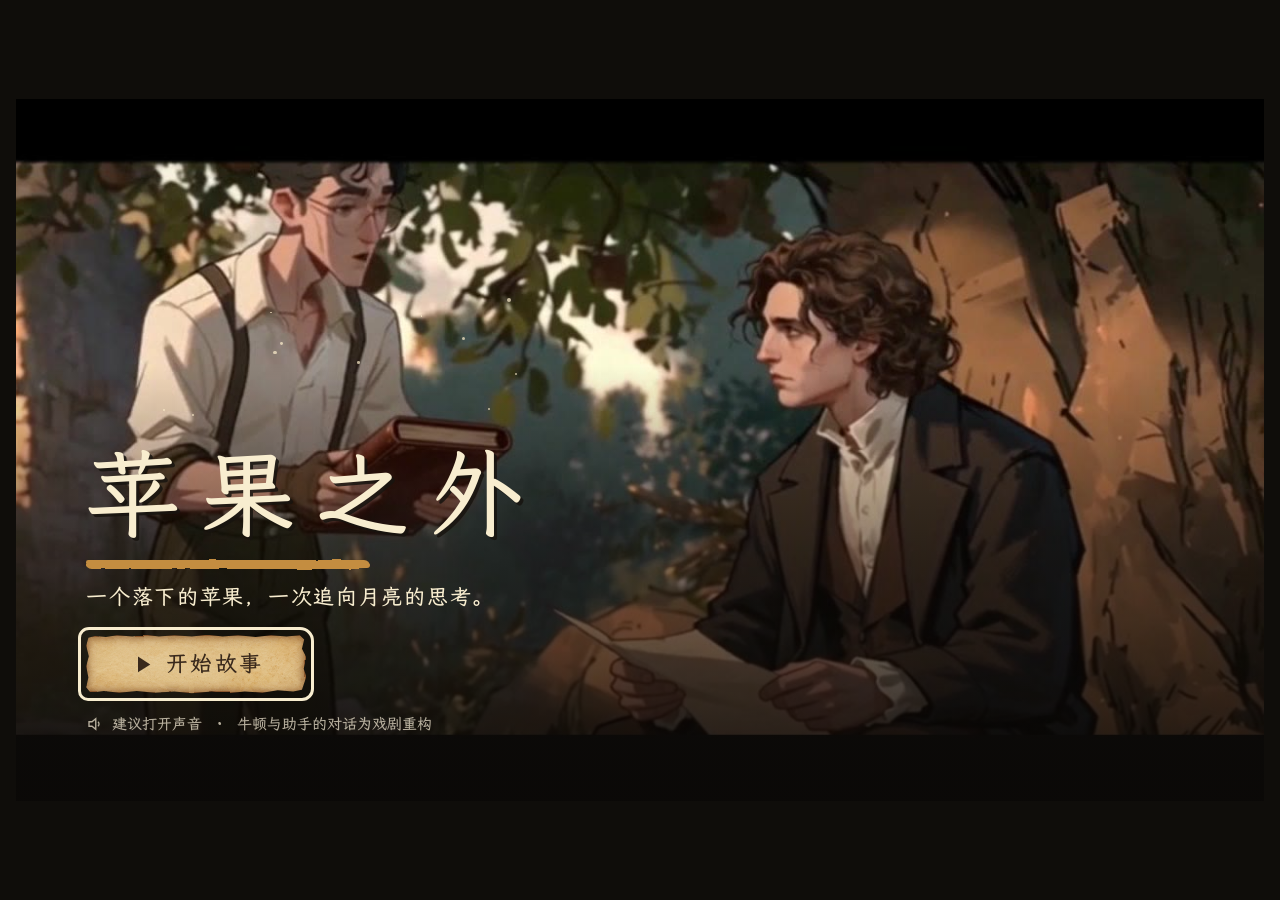
==== experiences/apple-beyond/index.html @ 888db98c "统一全站视觉层级并接入牛顿互动电影，修复导航与布局偏移" ====
<!doctype html>
<html lang="zh-CN">
<head>
<meta charset="utf-8">
<meta name="viewport" content="width=device-width, initial-scale=1, viewport-fit=cover">
<link rel="icon" href="data:,">
<title>苹果之外</title>
<meta name="claude:viewport-fit-sides" content="cover">
<link rel="stylesheet" href="styles/tokens.css">
<link rel="stylesheet" href="styles/film.css">
<link rel="stylesheet" href="styles/player.css">
<script defer src="scripts/config.js"></script>
<script defer src="scripts/story.js"></script>
<script defer src="scripts/plates.js"></script>
<script defer src="scripts/overlays.js"></script>
<script defer src="scripts/media.js"></script>
<script defer src="scripts/fx.js"></script>
<script defer src="scripts/notebook.js"></script>
<script defer src="assets/audio/music-data.js"></script>
<script defer src="scripts/audio.js"></script>
<script defer src="scripts/app.js"></script>
<link rel="stylesheet" href="styles/parchment.css">
</head>
<body class="film-body">
<noscript><p class="noscript">这部互动电影需要浏览器开启 JavaScript。</p></noscript>
<svg class="ink-defs" aria-hidden="true" focusable="false"><defs>
  <filter id="ink-a" x="-6%" y="-6%" width="112%" height="112%"><feTurbulence type="fractalNoise" baseFrequency="0.045" numOctaves="2" seed="3" result="n"/><feDisplacementMap in="SourceGraphic" in2="n" scale="3.4" xChannelSelector="R" yChannelSelector="G"/></filter>
  <filter id="ink-b" x="-6%" y="-6%" width="112%" height="112%"><feTurbulence type="fractalNoise" baseFrequency="0.05" numOctaves="2" seed="11" result="n"/><feDisplacementMap in="SourceGraphic" in2="n" scale="3.4" xChannelSelector="R" yChannelSelector="G"/></filter>
  <filter id="ink-c" x="-6%" y="-6%" width="112%" height="112%"><feTurbulence type="fractalNoise" baseFrequency="0.04" numOctaves="2" seed="23" result="n"/><feDisplacementMap in="SourceGraphic" in2="n" scale="3.4" xChannelSelector="R" yChannelSelector="G"/></filter>
</defs></svg>
<main class="film" id="film">
  <div class="scene" id="scene" data-scene="welcome" data-node="welcome">
    <div class="stage">
      <img class="still" id="still" src="assets/stills/cover.jpg" alt="" width="1280" height="720">
      <canvas class="freeze" id="freeze" width="1280" height="720" aria-hidden="true" hidden></canvas>
      <video class="clip" id="clip" playsinline preload="auto" hidden></video>
      <div class="ov" id="ov" aria-hidden="true"></div>
      <div class="shade" aria-hidden="true"></div>
      <div class="ambience" aria-hidden="true"></div>
      <svg class="launch" viewBox="0 0 1280 720" aria-hidden="true">
        <defs>
          <linearGradient id="launch-g" x1="0" y1="0" x2="1" y2="0"><stop offset="0%" stop-color="#a87a2a" stop-opacity="0.4"/><stop offset="60%" stop-color="#e8c77e"/><stop offset="100%" stop-color="#fff3cf"/></linearGradient>
        </defs>
        <g class="launch-g">
          <path class="launch-glow" d=""/>
          <path class="launch-body" d=""/>
          <path class="launch-shaft" pathLength="1" d="M852 482 L982 482"/>
          <path class="launch-head" pathLength="1" d="M968 470 L984 482 L968 494"/>
          <g class="launch-ticks"></g>
        </g>
      </svg>
      <div class="hot">
        <button type="button" class="hs" id="sp-ball" data-for="speed" style="--x:814;--y:482" aria-expanded="false" aria-controls="sp-dial" hidden>
          <span class="hs-core" aria-hidden="true"></span><span class="hs-tag">点小球</span>
        </button>
        <div class="thinking" data-for="hypothesis" style="--x:492;--y:150" aria-hidden="true" hidden><i></i><i></i><i></i></div>
        <div class="thinking" data-for="reciprocity" style="--x:500;--y:150" aria-hidden="true" hidden><i></i><i></i><i></i></div>
        <button type="button" class="hs" data-for="summary" data-clue="0" style="--x:470;--y:212" hidden><span class="hs-core" aria-hidden="true"></span><span class="hs-tag">地球仪</span></button>
        <button type="button" class="hs" data-for="summary" data-clue="1" style="--x:752;--y:466" hidden><span class="hs-core" aria-hidden="true"></span><span class="hs-tag">手稿</span></button>
        <button type="button" class="hs is-tag-left" data-for="summary" data-clue="2" style="--x:986;--y:452" hidden><span class="hs-core" aria-hidden="true"></span><span class="hs-tag">苹果</span></button>
        <div class="clue" id="sum-clue" hidden><svg class="clue-art" viewBox="0 0 200 120" aria-hidden="true"></svg></div>
      </div>
      <div class="fx-layer" aria-hidden="true"></div>
      <div class="stage-msg" hidden></div>
    </div>

    <div class="ui">
      <!-- 片头 -->
      <div class="grp" data-for="welcome">
        <div class="cover">
          <h1 class="cover-title">苹果之外</h1>
          <p class="cover-sub">一个落下的苹果，一次追向月亮的思考。</p>
          <div class="cover-actions">
            <button type="button" class="pill is-big" id="btn-start"><svg viewBox="0 0 24 24" aria-hidden="true"><path d="M8 5 L19 12 L8 19 Z" fill="currentColor" stroke="none"/></svg><span>开始故事</span></button>
            <button type="button" class="ghost" id="btn-resume" hidden><svg viewBox="0 0 24 24" aria-hidden="true"><path d="M5 12 a7 7 0 1 0 2-5"/><path d="M5 4 V8 H9"/></svg><span>继续故事</span></button>
          </div>
          <p class="cover-note"><svg viewBox="0 0 24 24" aria-hidden="true"><path d="M4 9 H8 L13 5 V19 L8 15 H4 Z"/><path d="M16 9 a4 4 0 0 1 0 6"/></svg>建议打开声音　·　牛顿与助手的对话为戏剧重构</p>
        </div>
      </div>

      <!-- 三档速度 -->
      <div class="grp" data-for="speed retry" hidden>
        <p class="task"><span id="speed-task">选一档速度，让小球绕过地面</span></p>
        <div class="dial" id="sp-dial" role="radiogroup" aria-labelledby="speed-task">
          <button type="button" class="medal" role="radio" aria-checked="false" data-v="0" style="--x:704;--y:426" tabindex="0" aria-label="速度档位一"><span class="medal-num" aria-hidden="true">Ⅰ</span><span class="medal-bars" aria-hidden="true"><i></i></span><i class="medal-tried" aria-hidden="true"></i></button>
          <button type="button" class="medal" role="radio" aria-checked="false" data-v="1" style="--x:814;--y:362" tabindex="-1" aria-label="速度档位二"><span class="medal-num" aria-hidden="true">Ⅱ</span><span class="medal-bars" aria-hidden="true"><i></i><i></i></span><i class="medal-tried" aria-hidden="true"></i></button>
          <button type="button" class="medal" role="radio" aria-checked="false" data-v="2" style="--x:924;--y:426" tabindex="-1" aria-label="速度档位三"><span class="medal-num" aria-hidden="true">Ⅲ</span><span class="medal-bars" aria-hidden="true"><i></i><i></i><i></i></span><i class="medal-tried" aria-hidden="true"></i></button>
        </div>
        <div class="result" id="sp-result" hidden>
          <svg class="result-art" viewBox="0 0 240 110" aria-hidden="true">
            <defs><radialGradient id="rb" cx="35%" cy="30%" r="70%"><stop offset="0%" stop-color="#f6d9a8"/><stop offset="60%" stop-color="#b8834c"/><stop offset="100%" stop-color="#6a4520"/></radialGradient></defs>
            <path class="result-sky" d="M0 0 H240 V110 H0 Z"/>
            <path class="result-ground" d="M0 86 Q120 70 240 86 V110 H0 Z"/>
            <path class="result-trail" pathLength="1" d=""/>
            <g class="result-burst"></g>
            <circle class="result-ball" r="8" cx="0" cy="0" fill="url(#rb)"/>
          </svg>
          <p class="result-text"><span class="result-tag"></span><span class="sr-only" id="sp-result-sr"></span></p>
          <button type="button" class="pill" id="sp-retry"><svg viewBox="0 0 24 24" aria-hidden="true"><path d="M5 12 a7 7 0 1 0 2-5"/><path d="M5 4 V8 H9"/></svg><span>再试一次</span></button>
        </div>
        <div class="speed-bar">
          <button type="button" class="pill is-launch" id="speed-fire" disabled><svg viewBox="0 0 24 24" aria-hidden="true"><path d="M4 14 C9 13 14 10 19 5"/><path d="M13 5 L19 5 L19 11"/></svg><span>发射</span></button>
        </div>
      </div>

      <!-- 第二次选择：两种假设 -->
      <div class="grp" data-for="hypothesis" hidden>
        <p class="task"><span id="hyp-task">你来回答牛顿</span></p>
        <div class="bubbles" id="hyp-bubbles" role="group" aria-label="回答牛顿：相隔这么远，吸引还会一样强吗？">
          <button type="button" class="bubble" data-value="constant">
            <span class="bubble-text">也许远近并不影响吸引。</span>
          </button>
          <button type="button" class="bubble" data-value="weakens">
            <span class="bubble-text">也许越远，吸引就越弱。</span>
          </button>
        </div>
      </div>

      <!-- 手稿小游戏 -->
      <div class="grp" data-for="notebook" hidden>
        <p class="task"><span id="nb-task" aria-live="polite">对齐两组十字</span></p>
        <div class="nb-head compact-only" aria-hidden="true">
          <span class="nb-title">吸引与距离</span>
          <span class="nb-legend"><i class="ln"></i>参考<i class="ln is-dashed"></i>预测</span>
        </div>
        <div class="sheet-wrap">
          <svg class="sheet" viewBox="0 0 800 500" role="group" aria-labelledby="nb-task"></svg>
          <div class="sheet-fx" aria-hidden="true"></div>
        </div>
        <p class="nb-compare compact-only" id="nb-compare"></p>
        <p class="nb-note compact-only">模型推演示意，非牛顿原始观测记录。</p>
        <div class="nb-actions">
          <div class="nb-left">
            <button type="button" class="icon-btn" id="nb-help-btn" aria-expanded="false" aria-controls="nb-help" aria-label="操作说明"><svg viewBox="0 0 24 24" aria-hidden="true"><circle cx="12" cy="12" r="9"/><path d="M9.5 9.5 a2.5 2.5 0 1 1 3.5 2.3 c-.8 .4 -1 1 -1 1.7"/><circle cx="12" cy="17" r="0.6" fill="currentColor"/></svg></button>
            <button type="button" class="ghost is-small" id="nb-auto"><svg viewBox="0 0 24 24" aria-hidden="true"><path d="M12 3 V21 M3 12 H21"/><circle cx="12" cy="12" r="4"/></svg><span>自动对齐</span></button>
          </div>
          <div class="nb-right">
            <div class="nb-status" id="nb-status"></div>
            <button type="button" class="pill" id="nb-primary" hidden>记下</button>
          </div>
        </div>
        <div class="nb-help" id="nb-help" hidden>
          <h3>操作说明</h3>
          <p>拖动预测纸让两组十字重合，或按“自动对齐”。键盘：<kbd>Tab</kbd> 选中预测纸，方向键移动（<kbd>Shift</kbd> 加快），<kbd>Enter</kbd> 检查。检视框可以拖，也可以点“近 / 中 / 远”，或用 <kbd>←</kbd> <kbd>→</kbd> <kbd>Home</kbd> <kbd>End</kbd>。</p>
          <details>
            <summary>这张手稿说明什么</summary>
            <p>参考底稿按牛顿引力模型画出：物体质量不变，距离从地心量起。距离增为原来的 1.5 倍时，模型给出的吸引是原来的 4/9；增为 2 倍时是原来的 1/4。这些点由模型计算得到，不是历史观测，也不能当作对这条规律的独立实验证明。</p>
          </details>
        </div>
      </div>

      <!-- 第三次选择：相互作用 -->
      <div class="grp" data-for="reciprocity" hidden>
        <p class="task"><span>你来回答牛顿</span></p>
        <div class="bubbles" id="rec-bubbles" role="group" aria-label="回答牛顿：苹果落下来时，地球会不会也受到它的影响？">
          <button type="button" class="bubble" data-value="one-way">
            <svg class="bubble-art" viewBox="0 0 80 44" aria-hidden="true"><path class="ba-earth" d="M6 4 A30 30 0 0 1 6 40"/><circle class="ba-apple" cx="66" cy="22" r="6"/><path class="ba-arrow" pathLength="1" d="M57 22 L22 22 M27 17 L22 22 L27 27"/></svg>
            <span class="bubble-text">应该只有苹果向地球靠近。</span>
          </button>
          <button type="button" class="bubble" data-value="mutual">
            <svg class="bubble-art" viewBox="0 0 80 44" aria-hidden="true"><path class="ba-earth" d="M6 4 A30 30 0 0 1 6 40"/><circle class="ba-apple" cx="66" cy="22" r="6"/><path class="ba-arrow" pathLength="1" d="M57 16 L40 16 M45 11 L40 16 L45 21"/><path class="ba-arrow" pathLength="1" d="M20 28 L37 28 M32 23 L37 28 L32 33"/></svg>
            <span class="bubble-text">地球也会向苹果靠近一点。</span>
          </button>
        </div>
      </div>

      <!-- 结尾 -->
      <div class="grp" data-for="summary" hidden>
        <p class="task"><span id="sum-task">点亮桌上的三处线索</span></p>
        <div class="finale">
          <ol class="slots">
            <li class="slot" data-i="0"><span class="slot-mark" aria-hidden="true"><svg viewBox="0 0 24 24"><ellipse cx="12" cy="12" rx="9" ry="4" fill="none" stroke="currentColor" stroke-width="1.6"/><circle cx="12" cy="12" r="3.4" fill="currentColor"/><circle cx="21" cy="12" r="1.8" fill="currentColor"/></svg></span><span class="slot-body"><span class="slot-text">向前运动，也在下落。</span><span class="slot-ghost" aria-hidden="true"></span></span></li>
            <li class="slot" data-i="1"><span class="slot-mark" aria-hidden="true"><svg viewBox="0 0 24 24"><path d="M4 4 V20" stroke="currentColor" stroke-width="1.6"/><path d="M8 8 H18 M8 16 H12" stroke="currentColor" stroke-width="2.2" stroke-linecap="round"/></svg></span><span class="slot-body"><span class="slot-text">距离变远，吸引减弱。</span><span class="slot-ghost" aria-hidden="true"></span></span></li>
            <li class="slot" data-i="2"><span class="slot-mark" aria-hidden="true"><svg viewBox="0 0 24 24"><circle cx="6" cy="12" r="4" fill="currentColor"/><circle cx="19" cy="12" r="2.6" fill="currentColor"/><path d="M10.5 10 H14 M13.5 14 H10" stroke="currentColor" stroke-width="1.6" stroke-linecap="round"/></svg></span><span class="slot-body"><span class="slot-text">地球与苹果，相互吸引。</span><span class="slot-ghost" aria-hidden="true"></span></span></li>
          </ol>
          <div class="finale-end" id="sum-end" hidden>
            
            <p class="record" id="sum-record"></p>
            <div class="exits" id="sum-exits">
              <button type="button" class="pill" id="sum-restart"><svg viewBox="0 0 24 24" aria-hidden="true"><path d="M5 12 a7 7 0 1 0 2-5"/><path d="M5 4 V8 H9"/></svg><span>再走一次</span></button>
              <button type="button" class="ghost" id="sum-back"><svg viewBox="0 0 24 24" aria-hidden="true"><path d="M10 6 L4 12 L10 18"/><path d="M4 12 H20"/></svg><span>返回入口</span></button>
            </div>
            <div class="confirm" id="sum-confirm" hidden>
              <span>从片头重新开始？这一轮的记录会清除。</span>
              <button type="button" class="pill" id="sum-yes">开始新一轮</button>
              <button type="button" class="ghost" id="sum-no">留在这里</button>
            </div>
          </div>
        </div>
      </div>
    </div>

    <!-- 播放器工具：右上角，闲置 2.5 秒后淡出 -->
    <div class="chrome" id="chrome">
      <button type="button" class="chrome-btn" id="btn-menu" aria-expanded="false" aria-controls="menu" aria-label="暂停与菜单">
        <svg viewBox="0 0 24 24" aria-hidden="true"><rect x="7" y="5" width="3.4" height="14" rx="1.2"/><rect x="13.6" y="5" width="3.4" height="14" rx="1.2"/></svg>
      </button>
      <div class="menu" id="menu" role="dialog" aria-label="菜单" hidden>
        <button type="button" class="menu-item" id="m-play"><svg viewBox="0 0 24 24" aria-hidden="true"><path d="M8 5 L19 12 L8 19 Z"/></svg><span>继续播放</span></button>
        <button type="button" class="menu-item" id="m-replay"><svg viewBox="0 0 24 24" aria-hidden="true"><path d="M5 12 a7 7 0 1 0 2-5"/><path d="M5 4 V8 H9"/></svg><span>重播本段</span></button>
        <button type="button" class="menu-item" id="m-sound" aria-pressed="true"><svg viewBox="0 0 24 24" aria-hidden="true"><path d="M4 9 H8 L13 5 V19 L8 15 H4 Z"/><path class="snd-wave" d="M16 9 a4 4 0 0 1 0 6"/></svg><span>声音开启</span></button>
        <button type="button" class="menu-item" id="m-motion" aria-pressed="false"><svg viewBox="0 0 24 24" aria-hidden="true"><path d="M4 12 h4 M10 12 h4 M16 12 h4"/></svg><span>减少界面动效</span></button>
        <button type="button" class="menu-item" id="m-restart"><svg viewBox="0 0 24 24" aria-hidden="true"><path d="M4 4 v6 h6"/><path d="M5 10 a8 8 0 1 1 -1 4"/></svg><span>重新开始故事</span></button>
        <button type="button" class="menu-item" id="m-home"><svg viewBox="0 0 24 24" aria-hidden="true"><path d="M4 11 L12 4 L20 11 V20 H4 Z"/></svg><span>回到片头</span></button>
        <p class="menu-note">“减少界面动效”只作用于界面与示意图，影片里的动作仍会保留。</p>
      </div>
    </div>
    <p class="toast" id="toast" role="status" hidden></p>
    <p class="sr-only" id="live" aria-live="polite"></p>
  </div>
</main>
</body>
</html>
---- experiences/apple-beyond/styles/tokens.css ----
@font-face {
  font-family: "Film Hand";
  src: url("../assets/fonts/film-hand-medium.woff") format("woff");
  font-style: normal;
  font-weight: 500 900;
  font-display: swap;
}
/* 本地手写字体：霞鹜文楷 v1.522 子集；许可见 assets/fonts/OFL-WenKai.txt。 */
@font-face {
  font-family: "Film Hand";
  src: url("../assets/fonts/film-hand.woff") format("woff");
  font-style: normal;
  font-weight: 400;
  font-display: swap;
}

/* 《苹果之外》唯一一套设计变量。数值来源：02_美术排版与UI设计方案、04_动效与声音设计、design/design-tokens.json。
   舞台以 1280×720 为设计坐标；--u 是 1 个设计像素在当前舞台上的 CSS 尺寸（由 film.css 中的容器查询单位给出）。 */

/* 本地字体：Noto Serif SC / Noto Sans SC 按本页实际用字裁出的子集（SIL OFL 1.1，见 assets/fonts/OFL.txt）。
   系统已有宋体 / 苹方 / 雅黑时优先用系统字体；这里只做不联网的兜底。 */
@font-face {
  font-family: "Film Serif SC";
  src: url("../assets/fonts/film-serif-sc.woff2") format("woff2");
  font-weight: 400;
  font-display: swap;
}
@font-face {
  font-family: "Film Sans SC";
  src: url("../assets/fonts/film-sans-sc-400.woff2") format("woff2");
  font-weight: 400;
  font-display: swap;
}
@font-face {
  font-family: "Film Sans SC";
  src: url("../assets/fonts/film-sans-sc-500.woff2") format("woff2");
  font-weight: 500;
  font-display: swap;
}

:root {
  color-scheme: dark;

  /* 颜色：全部取自影片的窗光、木桌、墨迹与纸边 */
  --c-backdrop: #111411;   /* 幕外 */
  --c-shade: #151a16;      /* 幕内局部遮罩 */
  --c-text: #f1ebdd;       /* 主要文字 */
  --c-text-2: #b5b3a5;     /* 次要文字 */
  --c-brass: #c4a875;      /* 选定、已记录 */
  --c-diff: #cb967d;       /* 偏差（总配文字） */
  --c-paper: #dccdaa;      /* 手稿底色 */
  --c-paper-thin: rgba(238, 229, 205, 0.62); /* 薄预测纸 */
  --c-ink: #393c32;        /* 手稿墨色 */
  --c-ink-2: #5d5d4f;      /* 手稿淡墨 */
  --c-line: rgba(241, 235, 221, 0.55);
  --c-line-faint: rgba(241, 235, 221, 0.22);
  --c-focus: #c4a875;

  /* 所有界面统一手写；原片内嵌字幕不受 CSS 影响。 */
  --f-display: "Film Hand", "Kaiti SC", "KaiTi", cursive;
  --f-body: "Film Hand", "Kaiti SC", "KaiTi", cursive;
  --f-num: "Film Hand", "Kaiti SC", "KaiTi", cursive;

  /* 动效 */
  --ease-enter: cubic-bezier(0.22, 1, 0.36, 1);
  --ease-exit: cubic-bezier(0.4, 0, 1, 1);
  --ease-settle: cubic-bezier(0.2, 0.65, 0.3, 1);
  --t-hover-in: 140ms;
  --t-hover-out: 100ms;
  --t-press: 80ms;
  --t-press-out: 120ms;
  --t-stop: 180ms;
  --t-choice-in: 240ms;
  --t-choice-hold: 180ms;
  --t-leave: 180ms;
  --t-paper-in: 320ms;
  --t-snap: 160ms;
  --t-record: 140ms;
  --t-result: 220ms;

  --hit: 44px; /* 最小触控尺寸 */

  /* —— 影片同款界面材质（第三版）——
     取自影片的赛璐璐画法：哑光平涂、深棕墨线、无模糊的硬阴影；不用渐变、高光与外发光。 */
  --k-paper: #ebdfc4;      /* 纸面 */
  --k-paper-2: #d9c9a4;    /* 纸面暗部 */
  --k-cream: #f5ecd6;      /* 奶白：影片里的示意线、箭头 */
  --k-ink: #2a241d;        /* 墨线：与影片人物描线同色 */
  --k-ink-2: #5a5043;      /* 淡墨 */
  --k-ochre: #c48d3f;      /* 赭黄：唯一的强调色（选中、可发射） */
  --k-ochre-2: #9c6a2a;
  --k-red: #a83a2a;        /* 印章红：只用于印章与结果标记 */
  --k-shadow: rgba(24, 20, 15, 0.85);
  --k-cel: 3px 3px 0 var(--k-shadow);        /* 赛璐璐硬阴影 */
  --k-cel-up: 5px 5px 0 var(--k-shadow);
  --k-cel-down: 1px 1px 0 var(--k-shadow);
  --k-line: 2.2px;                            /* 墨线粗细 */
  /* 逐格节奏：手绘动画“一拍二”，每格约 83ms */
  --k-twos: 83ms;
}

@media (prefers-reduced-motion: reduce) {
  :root {
    --t-hover-in: 0ms; --t-hover-out: 0ms; --t-press: 0ms; --t-press-out: 0ms;
    --t-stop: 0ms; --t-choice-in: 100ms; --t-choice-hold: 0ms; --t-leave: 100ms;
    --t-paper-in: 100ms; --t-snap: 0ms; --t-record: 100ms; --t-result: 100ms;
  }
}
:root[data-motion="reduced"] {
  --t-hover-in: 0ms; --t-hover-out: 0ms; --t-press: 0ms; --t-press-out: 0ms;
  --t-stop: 0ms; --t-choice-in: 100ms; --t-choice-hold: 0ms; --t-leave: 100ms;
  --t-paper-in: 100ms; --t-snap: 0ms; --t-record: 100ms; --t-result: 100ms;
}
---- experiences/apple-beyond/styles/film.css ----
[hidden] { display: none !important; }

/* 电影舞台与四类交互。
   .stage 内：画面、热点（.hot）、发射箭头、点击特效（.fx-layer）——这些永远落在影片上。
   .ui 内：任务句、速度盘、纸条、手稿、发现栏——宽版叠在画面上，窄版（舞台 < 600px）移到影片下方。 */

.scene {
  container: scene / inline-size;
  position: relative;
  display: grid;
  width: min(100%, calc((100svh - 40px) * 16 / 9));
  margin-inline: auto;
  color: var(--c-text);
  font-family: var(--f-body);
  -webkit-tap-highlight-color: transparent;
}
.scene > .stage,
.scene > .ui { grid-area: 1 / 1; }
.stage, .ui { --u: calc(100cqw / 1280); }

.stage {
  position: relative;
  aspect-ratio: 16 / 9;
  max-width: 100%;
  overflow: hidden;
  background: #000;
}
.stage > .still,
.stage > .clip {
  position: absolute;
  inset: 0;
  width: 100%;
  height: 100%;
  object-fit: contain;
  display: block;
}
.stage > .clip { z-index: 1; transition: opacity 240ms linear; }
.stage > .shade { position: absolute; inset: 0; pointer-events: none; z-index: 1; transition: opacity 300ms linear; }
/* 热点层叠在文字层（.ui，z=4）之上：热点永远可以点到 */
.hot { position: absolute; inset: 0; z-index: 5; pointer-events: none; }
.hot > * { pointer-events: auto; }
.fx-layer { position: absolute; inset: 0; z-index: 6; pointer-events: none; overflow: hidden; }

.ui { position: relative; z-index: 4; pointer-events: none; transition: opacity var(--t-leave) var(--ease-exit); }
.ui > * { pointer-events: auto; }
.ui.is-leaving { opacity: 0; }
.ui.is-gone { visibility: hidden; opacity: 0; }
.scene.is-playing .hot { opacity: 0; transition: opacity 180ms linear; }

.stage-msg {
  position: absolute;
  left: 50%;
  top: 50%;
  translate: -50% -50%;
  display: flex;
  flex-direction: column;
  align-items: center;
  gap: 14px;
  padding: 18px 24px;
  background: var(--k-paper);
  color: var(--k-ink);
  border-radius: 10px 12px 9px 11px;
  box-shadow: var(--k-cel);
  font-size: max(15px, calc(19 * var(--u)));
  text-align: center;
  z-index: 7;
}
.stage-msg::before { content: ""; position: absolute; inset: 0; border: var(--k-line) solid var(--k-ink); border-radius: inherit; filter: url(#ink-a); pointer-events: none; }

/* —— 上黑边任务句：宋体 + 一笔赭黄短划 —— */
.task {
  position: absolute;
  left: calc(64 * var(--u));
  right: calc(64 * var(--u));
  top: 0;
  height: calc(64 * var(--u));
  margin: 0;
  display: flex;
  align-items: center;
  gap: calc(12 * var(--u) + 4px);
  font: 400 max(16px, calc(28 * var(--u))) / 1.3 var(--f-display);
  letter-spacing: 0.08em;
  color: var(--k-cream);
}
.task::before {
  content: "";
  flex: none;
  width: calc(26 * var(--u) + 6px);
  height: calc(5 * var(--u) + 3px);
  border-radius: 3px 6px 4px 7px;
  background: var(--k-ochre);
  filter: url(#ink-b);
}
.task.is-swap { animation: task-swap calc(var(--k-twos) * 4) cubic-bezier(.22,.65,.3,1) both; }
@keyframes task-swap { from { opacity: 0; transform: translateY(-6px); } to { opacity: 1; transform: none; } }

.scene :focus-visible,
.scene .is-focus { outline: 2px solid var(--c-focus); outline-offset: 4px; }

.text-btn {
  font: 400 max(15px, calc(17 * var(--u))) / 1.2 var(--f-body);
  color: var(--c-text-2);
  background: none;
  border: 0;
  min-height: var(--hit);
  padding: 0 4px;
  cursor: pointer;
  text-decoration: underline;
  text-decoration-color: rgba(181, 179, 165, 0.45);
  text-underline-offset: 5px;
  transition: color var(--t-hover-out) linear;
}
.text-btn:hover { color: var(--c-text); }

/* ================= 热点：手绘双圈 + 线条抖动 =================
   两道略错开的手绘圈（奶白 + 墨），每 3 格换一次描线（line boil）；中心是平涂赭黄点。不发光、不渐变。 */
.hs {
  position: absolute;
  left: calc(var(--x) * var(--u));
  top: calc(var(--y) * var(--u));
  width: max(48px, calc(66 * var(--u)));
  aspect-ratio: 1;
  translate: -50% -50%;
  padding: 0;
  border: 0;
  border-radius: 50%;
  background: transparent;
  cursor: pointer;
  transition: opacity calc(var(--k-twos) * 3) cubic-bezier(.22,.65,.3,1);
}
.hs::before,
.hs::after {
  content: "";
  position: absolute;
  border-radius: 50%;
  pointer-events: none;
}
.hs::before { inset: 14%; border: 3px solid var(--k-cream); animation: boil calc(var(--k-twos) * 6) cubic-bezier(.22,.65,.3,1) infinite, hs-breathe 1.6s cubic-bezier(.22,.65,.3,1) infinite; }
.hs::after { inset: 9% 12% 13% 8%; border: 1.6px solid var(--k-ink); animation: boil calc(var(--k-twos) * 6) cubic-bezier(.22,.65,.3,1) infinite reverse; }
@keyframes boil { 0% { filter: url(#ink-a); } 33% { filter: url(#ink-b); } 66% { filter: url(#ink-c); } }
@keyframes hs-breathe { 0%, 100% { transform: scale(1); } 50% { transform: scale(1.1); } }
.hs-core {
  position: absolute;
  left: 50%;
  top: 50%;
  width: calc(14 * var(--u) + 8px);
  aspect-ratio: 1;
  translate: -50% -50%;
  border-radius: 50%;
  background: var(--k-ochre);
  border: 2px solid var(--k-ink);
  box-shadow: 2px 2px 0 var(--k-shadow);
  transition: transform calc(var(--k-twos) * 2) cubic-bezier(.22,.65,.3,1);
}
.hs-core::after { content: ""; position: absolute; left: 22%; top: 18%; width: 30%; height: 22%; border-radius: 50%; background: var(--k-cream); }
.hs:hover .hs-core,
.hs.is-hover .hs-core { transform: scale(1.25); }
.hs:active .hs-core { transform: scale(0.85); }
.hs-tag {
  position: absolute;
  left: calc(100% - 2px);
  top: 50%;
  translate: 0 -50%;
  white-space: nowrap;
  padding: 6px 12px;
  border-radius: 4px 7px 5px 6px;
  background: var(--k-paper);
  color: var(--k-ink);
  font: 600 max(14px, calc(17 * var(--u))) / 1.2 var(--f-body);
  letter-spacing: 0.06em;
  box-shadow: var(--k-cel);
  opacity: 0;
  transform: translateX(-6px);
  transition: opacity calc(var(--k-twos) * 2) cubic-bezier(.22,.65,.3,1), transform calc(var(--k-twos) * 2) cubic-bezier(.22,.65,.3,1);
  pointer-events: none;
}
.hs-tag::before { content: ""; position: absolute; inset: 0; border: 1.8px solid var(--k-ink); border-radius: inherit; filter: url(#ink-a); }
.hs.is-tag-left .hs-tag { left: auto; right: calc(100% - 2px); transform: translateX(6px); }
.hs:hover .hs-tag,
.hs:focus-visible .hs-tag,
.hs.is-hinting .hs-tag,
.hs.is-hover .hs-tag { opacity: 1; transform: none; }
.scene.is-dialing .hs-tag { opacity: 0 !important; }
.hs.is-done { cursor: default; }
.hs.is-done::before,
.hs.is-done::after { animation: none; opacity: 0; }
.hs.is-done .hs-core { background: var(--k-ink); border-color: var(--k-cream); transform: scale(0.75); }
.hs.is-done .hs-core::after { display: none; }
.hs.is-done .hs-tag { display: none; }
.hs.is-away { opacity: 0; pointer-events: none; }

/* ================= 点击特效：墨点溅开 + 速度线（逐格） ================= */
.fx-ripple {
  position: absolute;
  left: calc(var(--x) * var(--u));
  top: calc(var(--y) * var(--u));
  width: 0;
  height: 0;
}
.fx-ring {
  position: absolute;
  left: calc(-40px * var(--s));
  top: calc(-40px * var(--s));
  width: calc(80px * var(--s));
  height: calc(80px * var(--s));
  border-radius: 50%;
  border: 3px solid var(--k-cream);
  filter: url(#ink-b);
  animation: fx-ring calc(var(--k-twos) * 5) cubic-bezier(.22,.65,.3,1) forwards;
}
.fx-ring.is-late { border-width: 1.6px; border-color: var(--k-ink); animation-delay: var(--k-twos); transform: scale(0.1); filter: url(#ink-c); }
@keyframes fx-ring { from { transform: scale(0.2); opacity: 1; } 80% { opacity: 1; } to { transform: scale(1.6); opacity: 0; } }
.fx-drop {
  position: absolute;
  left: -5px;
  top: -5px;
  width: calc(10px * var(--z));
  height: calc(10px * var(--z));
  border-radius: 46% 54% 40% 60%;
  background: var(--k-cream);
  border: 1.5px solid var(--k-ink);
  animation: fx-drop calc(var(--k-twos) * 6) cubic-bezier(.22,.65,.3,1) forwards;
}
@keyframes fx-drop {
  from { transform: rotate(var(--a)) translateX(6px) scale(1); opacity: 1; }
  70% { opacity: 1; }
  to { transform: rotate(var(--a)) translateX(calc(var(--d) * 1.5px * var(--s))) scale(0.4); opacity: 0; }
}
.fx-line {
  position: absolute;
  left: 0;
  top: -1.5px;
  width: calc(26px * var(--s));
  height: 3px;
  border-radius: 2px;
  background: var(--k-cream);
  transform-origin: 0 50%;
  animation: fx-line calc(var(--k-twos) * 4) cubic-bezier(.22,.65,.3,1) forwards;
}
@keyframes fx-line {
  from { transform: rotate(var(--a)) translateX(calc(30px * var(--s))) scaleX(0.4); opacity: 1; }
  to { transform: rotate(var(--a)) translateX(calc(64px * var(--s))) scaleX(1); opacity: 0; }
}
.fx-ripple.is-ink .fx-ring { border-color: var(--k-ink); }
.fx-ripple.is-ink .fx-ring.is-late { border-color: var(--k-ochre-2); }
.fx-ripple.is-ink .fx-drop { background: var(--k-ink); border-color: var(--k-ink); }
.fx-ripple.is-ink .fx-line { background: var(--k-ink); }
@keyframes fx-draw { to { stroke-dashoffset: 0; } }

/* ================= 主操作：纸签按钮 =================
   平涂纸面 + 手绘墨线 + 硬阴影。悬停时纸签抬起一格，按下时压进阴影；可用的主操作换成赭黄纸。 */
.pill {
  position: relative;
  display: inline-flex;
  align-items: center;
  justify-content: center;
  gap: 10px;
  font: 600 max(16px, calc(20 * var(--u))) / 1 var(--f-body);
  letter-spacing: 0.1em;
  color: var(--k-ink);
  background: var(--k-paper);
  border: 0;
  border-radius: 10px 13px 9px 12px;
  min-height: max(var(--hit), calc(50 * var(--u)));
  padding: 0 calc(24 * var(--u) + 10px);
  box-shadow: var(--k-cel);
  cursor: pointer;
  transition: transform var(--k-twos) cubic-bezier(.22,.65,.3,1), box-shadow var(--k-twos) cubic-bezier(.22,.65,.3,1), background-color var(--k-twos) cubic-bezier(.22,.65,.3,1);
}
.pill::before {
  content: "";
  position: absolute;
  inset: 0;
  border: var(--k-line) solid var(--k-ink);
  border-radius: inherit;
  filter: url(#ink-a);
  pointer-events: none;
}
.pill:hover:not(:disabled),
.pill.is-hover:not(:disabled) { transform: translate(-1px, -2px); box-shadow: var(--k-cel-up); }
.pill:active:not(:disabled),
.pill.is-press:not(:disabled) { transform: translate(2px, 2px); box-shadow: var(--k-cel-down); }
.pill:disabled {
  color: rgba(245, 236, 214, 0.5);
  background: rgba(24, 20, 15, 0.55);
  box-shadow: none;
  cursor: not-allowed;
}
.pill:disabled::before { border-color: rgba(245, 236, 214, 0.45); border-style: dashed; }
.pill svg { width: 1.2em; height: 1.2em; fill: none; stroke: currentColor; stroke-width: 2.4; stroke-linecap: round; stroke-linejoin: round; }
.pill.is-ready { background: var(--k-ochre); }
.pill.is-ready::before { animation: boil calc(var(--k-twos) * 6) cubic-bezier(.22,.65,.3,1) infinite; }
.pill.is-firing svg { animation: fire-icon calc(var(--k-twos) * 4) cubic-bezier(.22,.65,.3,1) forwards; }
@keyframes fire-icon { to { transform: translate(10px, -10px); opacity: 0; } }

/* ================= A. 三档速度 ================= */
[data-scene="speed"] .shade { background: linear-gradient(to bottom, transparent 70%, rgba(0, 0, 0, 0.22) 91%); }
.scene.is-dialing[data-scene="speed"] .shade { background: radial-gradient(circle at 63.6% 66.9%, transparent 9%, rgba(0, 0, 0, 0.28) 38%); }

.dial { position: absolute; inset: 0; pointer-events: none; }
/* 速度盘：三枚纸圆片，墨线描边，罗马数字用宋体；选中的一枚换成赭黄纸 */
.medal {
  position: absolute;
  left: calc(var(--x) * var(--u));
  top: calc(var(--y) * var(--u));
  width: max(50px, calc(74 * var(--u)));
  aspect-ratio: 1;
  translate: -50% -50%;
  display: flex;
  flex-direction: column;
  align-items: center;
  justify-content: center;
  gap: 2px;
  padding: 0;
  border: 0;
  border-radius: 50%;
  background: var(--k-paper);
  color: var(--k-ink);
  box-shadow: var(--k-cel);
  cursor: pointer;
  pointer-events: auto;
  transition: transform calc(var(--k-twos) * 4) cubic-bezier(.22,.65,.3,1), opacity calc(var(--k-twos) * 2) cubic-bezier(.22,.65,.3,1), box-shadow var(--k-twos) cubic-bezier(.22,.65,.3,1), background-color var(--k-twos) cubic-bezier(.22,.65,.3,1);
}
.medal::before { content: ""; position: absolute; inset: 0; border: 2.5px solid var(--k-ink); border-radius: 50%; filter: url(#ink-a); pointer-events: none; }
.medal::after { content: ""; position: absolute; inset: 7px; border: 1px dashed rgba(42, 36, 29, 0.45); border-radius: 50%; pointer-events: none; }
.medal[data-v="1"] { transition-delay: var(--k-twos), var(--k-twos), 0ms, 0ms; }
.medal[data-v="2"] { transition-delay: calc(var(--k-twos) * 2), calc(var(--k-twos) * 2), 0ms, 0ms; }
.dial:not(.is-open) .medal {
  transform: translate(calc((814 - var(--x)) * var(--u)), calc((482 - var(--y)) * var(--u))) scale(0.2);
  opacity: 0;
  pointer-events: none;
  transition-delay: 0ms;
}
.medal-num { font: 400 max(17px, calc(28 * var(--u))) / 1 var(--f-display); position: relative; z-index: 1; }
.medal-glyph { display: none; }
.dial.is-open .medal:hover,
.dial.is-open .medal.is-hover { transform: translate(-1px, -2px); box-shadow: var(--k-cel-up); }
.dial.is-open .medal:active { transform: translate(2px, 2px); box-shadow: var(--k-cel-down); }
.medal[aria-checked="true"] { background: var(--k-ochre); }
.medal[aria-checked="true"]::before { border-width: 3.2px; animation: boil calc(var(--k-twos) * 6) cubic-bezier(.22,.65,.3,1) infinite; }
.medal-tried {
  position: absolute;
  right: -6px;
  top: -6px;
  min-width: 24px;
  height: 24px;
  padding: 0 4px;
  border-radius: 50%;
  background: var(--k-red);
  border: 1.6px solid var(--k-ink);
  color: var(--k-cream);
  font: 400 13px/20px var(--f-display);
  font-style: normal;
  rotate: -12deg;
  display: none;
}
.medal.is-tried .medal-tried { display: block; }
.medal.is-tried .medal-tried::after { content: attr(data-outcome); }

.launch { position: absolute; inset: 0; width: 100%; height: 100%; z-index: 2; pointer-events: none; opacity: 0; transition: opacity var(--k-twos) cubic-bezier(.22,.65,.3,1); overflow: visible; }
.launch.is-on { opacity: 1; }
.launch-shaft,
.launch-head { fill: none; stroke: var(--k-cream); stroke-width: 7; stroke-linecap: round; stroke-linejoin: round; }
.launch-label { fill: var(--k-cream); font: 600 19px var(--f-body); letter-spacing: 1px; paint-order: stroke; stroke: var(--k-ink); stroke-width: 4px; }
.launch.is-fired .launch-g { animation: launch-go calc(var(--k-twos) * 5) cubic-bezier(.22,.65,.3,1) forwards; }
@keyframes launch-go { to { transform: translateX(170px); opacity: 0; } }

.speed-bar {
  position: absolute;
  left: calc(64 * var(--u));
  right: calc(64 * var(--u));
  bottom: calc(6 * var(--u));
  min-height: max(var(--hit), calc(60 * var(--u)));
  display: flex;
  align-items: center;
  justify-content: space-between;
  gap: 16px;
}
.hint { margin: 0; font-size: max(14px, calc(18 * var(--u))); line-height: 1.5; color: var(--c-text-2); }

/* 结果纸条：钉在画面上的一张纸，上面是一笔墨线速写 */
.result {
  position: absolute;
  left: calc(512 * var(--u));
  top: calc(84 * var(--u));
  width: calc(270 * var(--u) + 24px);
  display: flex;
  flex-direction: column;
  align-items: flex-start;
  gap: calc(8 * var(--u) + 4px);
  padding: calc(14 * var(--u) + 6px) calc(18 * var(--u) + 8px) calc(18 * var(--u) + 6px);
  background: var(--k-paper);
  color: var(--k-ink);
  border-radius: 4px 9px 6px 8px;
  box-shadow: var(--k-cel-up);
  rotate: -1.6deg;
}
.result::after { content: ""; position: absolute; inset: 0; border: var(--k-line) solid var(--k-ink); border-radius: inherit; filter: url(#ink-a); pointer-events: none; }
.result::before { /* 图钉 */
  content: "";
  position: absolute;
  top: -8px;
  left: 50%;
  width: 16px;
  height: 16px;
  border-radius: 50%;
  background: var(--k-red);
  border: 2px solid var(--k-ink);
  box-shadow: 2px 2px 0 var(--k-shadow);
  z-index: 1;
}
.result-art { width: 100%; height: auto; display: block; }
.result-ground { fill: none; stroke: var(--k-ink-2); stroke-width: 2; stroke-dasharray: 4 5; }
.result-path { fill: none; stroke: var(--k-ink); stroke-width: 3; stroke-linecap: round; stroke-dasharray: 1; stroke-dashoffset: 1; }
.result-ball { fill: var(--k-ochre); stroke: var(--k-ink); stroke-width: 2; }
.result-text { margin: 0; font: 600 max(16px, calc(21 * var(--u))) / 1.4 var(--f-body); }

/* ================= B. 对白 ================= */
[data-scene="dialogue"] .shade { background: linear-gradient(to bottom, transparent 62%, rgba(0, 0, 0, 0.3) 92%); }
.thinking {
  position: absolute;
  left: calc(var(--x) * var(--u));
  top: calc(var(--y) * var(--u));
  display: flex;
  gap: 6px;
  padding: 10px 14px;
  border-radius: 18px 18px 18px 4px;
  background: var(--k-paper);
  box-shadow: var(--k-cel);
  pointer-events: none;
  transition: opacity calc(var(--k-twos) * 2) cubic-bezier(.22,.65,.3,1);
}
.thinking::before { content: ""; position: absolute; inset: 0; border: 2px solid var(--k-ink); border-radius: inherit; filter: url(#ink-a); }
.thinking i { width: 8px; height: 8px; border-radius: 50%; background: var(--k-ink); animation: think calc(var(--k-twos) * 12) cubic-bezier(.22,.65,.3,1) infinite; }
.thinking i:nth-child(2) { animation-delay: calc(var(--k-twos) * 2); }
.thinking i:nth-child(3) { animation-delay: calc(var(--k-twos) * 4); }
@keyframes think { 0%, 60%, 100% { transform: translateY(0); opacity: 0.35; } 30% { transform: translateY(-5px); opacity: 1; } }
.scene.is-answered .thinking { opacity: 0; }

/* 回答纸条：平涂纸面、手绘墨线、硬阴影；一条尾巴指向说话的人 */
.bubbles {
  position: absolute;
  left: calc(64 * var(--u));
  bottom: calc(10 * var(--u));
  display: flex;
  flex-direction: column;
  align-items: flex-start;
  gap: calc(12 * var(--u) + 4px);
}
.bubble {
  position: relative;
  display: flex;
  align-items: center;
  gap: calc(14 * var(--u) + 4px);
  min-height: max(50px, calc(64 * var(--u)));
  padding: calc(6 * var(--u) + 4px) calc(24 * var(--u) + 8px) calc(6 * var(--u) + 4px) calc(12 * var(--u) + 6px);
  background: var(--k-paper);
  color: var(--k-ink);
  border: 0;
  border-radius: 14px 18px 12px 16px;
  box-shadow: var(--k-cel);
  font: 500 max(16px, calc(23 * var(--u))) / 1.35 var(--f-body);
  letter-spacing: 0.02em;
  text-align: left;
  cursor: pointer;
  transition: transform var(--k-twos) cubic-bezier(.22,.65,.3,1), box-shadow var(--k-twos) cubic-bezier(.22,.65,.3,1), background-color var(--k-twos) cubic-bezier(.22,.65,.3,1);
}
.bubble::after { content: ""; position: absolute; inset: 0; border: var(--k-line) solid var(--k-ink); border-radius: inherit; filter: url(#ink-a); pointer-events: none; }
.bubble:first-child::before { /* 指向说话人的尾巴 */
  content: "";
  position: absolute;
  left: calc(250 * var(--u));
  top: -14px;
  width: 22px;
  height: 16px;
  background: var(--k-paper);
  clip-path: polygon(0 100%, 55% 0, 100% 100%);
  filter: drop-shadow(0 -2px 0 var(--k-ink));
}
.bubbles:not(.is-locked) .bubble:hover,
.bubble.is-hover { transform: translate(-1px, -3px); box-shadow: var(--k-cel-up); background: var(--k-cream); }
.bubbles:not(.is-locked) .bubble:active { transform: translate(2px, 2px); box-shadow: var(--k-cel-down); }
.bubble-art { flex: none; width: calc(80 * var(--u) + 18px); height: auto; }
.ba-earth { fill: #6f9ab3; stroke: var(--k-ink); stroke-width: 2.2; }
.ba-obj { fill: var(--k-ink); }
.ba-arrow { fill: none; stroke: var(--k-red); stroke-width: 3.2; stroke-linecap: round; stroke-linejoin: round; }
.bubble.is-chosen { background: var(--k-ochre); box-shadow: var(--k-cel-up); }
.bubble.is-chosen::after { animation: boil calc(var(--k-twos) * 6) cubic-bezier(.22,.65,.3,1) infinite; }
.bubbles.is-locked .bubble:not(.is-chosen) { animation: bubble-drop calc(var(--k-twos) * 5) cubic-bezier(.22,.65,.3,1) forwards; }
@keyframes bubble-drop { to { transform: translateY(46px) rotate(7deg); opacity: 0; } }

/* ================= C. 手稿小游戏 ================= */
[data-scene="notebook"] .shade { background: rgba(0, 0, 0, 0.22); }
.sheet-wrap {
  position: absolute;
  left: calc(240 * var(--u));
  top: calc(90 * var(--u));
  width: calc(800 * var(--u));
  aspect-ratio: 800 / 500;
  transition: opacity calc(var(--k-twos) * 3) cubic-bezier(.22,.65,.3,1), transform calc(var(--k-twos) * 6) cubic-bezier(.22,.65,.3,1);
}
.sheet-wrap.is-entering { opacity: 0; transform: translate(calc(120 * var(--u)), calc(160 * var(--u))) rotate(7deg); }
.sheet-fx { position: absolute; inset: 0; pointer-events: none; overflow: visible; }
.sheet {
  display: block;
  width: 100%;
  height: 100%;
  overflow: visible;
  touch-action: none;
  user-select: none;
  -webkit-user-select: none;
  filter: drop-shadow(4px 5px 0 var(--k-shadow));
}
.sheet text { font-family: var(--f-body); fill: var(--c-ink); }
.sheet .serif { font-family: var(--f-display); }
.sheet [data-grab] { cursor: grab; }
.sheet.is-grabbing,
.sheet.is-grabbing [data-grab] { cursor: grabbing; }
.sheet .pos-label { cursor: pointer; }
.sheet .pos-label:hover text { fill: #8f6f36; font-weight: 600; }
.sheet .focus-ring { fill: none; stroke: var(--c-focus); stroke-width: 2.5; opacity: 0; }
.sheet g:focus { outline: none; }
.sheet g:focus-visible > .focus-ring,
.sheet g.is-focus > .focus-ring { opacity: 1; }
/* 纸角热点：与画面热点同一套手绘圈，线条抖动 + 一拍二呼吸 */
.sheet .nb-pulse { transform-box: fill-box; transform-origin: center; animation: boil calc(var(--k-twos) * 6) cubic-bezier(.22,.65,.3,1) infinite, hs-breathe 1.6s cubic-bezier(.22,.65,.3,1) infinite; }
.sheet .nb-pulse.is-late { animation-direction: reverse, normal; }
.sheet .pcross line,
.sheet .pcross circle { transition: stroke 160ms linear; }
.sheet .is-near .pcross line,
.sheet .is-near .pcross circle { stroke: var(--k-ochre-2); stroke-width: 2.6; }
.sheet .seal { transform-box: fill-box; transform-origin: center; }

.nb-actions {
  position: absolute;
  left: calc(240 * var(--u));
  width: calc(800 * var(--u));
  top: calc(600 * var(--u));
  display: flex;
  align-items: center;
  justify-content: space-between;
  gap: 12px;
}
.nb-left, .nb-right { display: flex; align-items: center; gap: calc(18 * var(--u) + 4px); }
.nb-status { margin: 0; font-size: max(14px, calc(17 * var(--u))); color: var(--c-text-2); text-align: right; }
.nb-help {
  position: absolute;
  left: calc(240 * var(--u));
  bottom: calc(126 * var(--u));
  width: min(calc(420 * var(--u) + 40px), 92%);
  padding: 16px 18px;
  background: var(--k-paper);
  border-radius: 6px 9px 7px 8px;
  box-shadow: var(--k-cel);
  font-size: 15px;
  line-height: 1.65;
  color: var(--k-ink);
  z-index: 5;
}
.nb-help::before { content: ""; position: absolute; inset: 0; border: var(--k-line) solid var(--k-ink); border-radius: inherit; filter: url(#ink-a); pointer-events: none; }
.nb-help h3 { font: 400 17px var(--f-display); margin: 0 0 6px; }
.nb-help p { margin: 0 0 10px; color: var(--k-ink-2); }
.nb-help kbd { font-family: var(--f-num); font-size: 13px; padding: 0 5px; border: 1.5px solid var(--k-ink); border-radius: 3px; background: var(--k-cream); color: var(--k-ink); }
.nb-help details summary { cursor: pointer; color: var(--k-ink); min-height: 32px; }

/* ================= D. 结尾 ================= */
[data-scene="summary"] .shade {
  background: linear-gradient(to right, rgba(17, 20, 17, 0.78) 0%, rgba(17, 20, 17, 0.55) 40%, rgba(17, 20, 17, 0.12) 66%, rgba(17, 20, 17, 0.12) 100%);
}
.finale {
  position: absolute;
  left: calc(96 * var(--u));
  top: calc(268 * var(--u));
  width: calc(600 * var(--u) + 40px);
  display: flex;
  flex-direction: column;
  gap: calc(22 * var(--u) + 4px);
}
.slots { list-style: none; margin: 0; padding: 0; display: flex; flex-direction: column; gap: calc(16 * var(--u) + 4px); }
.slot { display: flex; align-items: center; gap: calc(16 * var(--u) + 4px); }
.slot-mark {
  flex: none;
  width: calc(40 * var(--u) + 12px);
  aspect-ratio: 1;
  border-radius: 50%;
  border: 2px dashed rgba(245, 236, 214, 0.6);
  display: grid;
  place-items: center;
  font: 400 max(14px, calc(18 * var(--u))) / 1 var(--f-display);
  color: rgba(245, 236, 214, 0.7);
  transition: background-color var(--k-twos) cubic-bezier(.22,.65,.3,1), color var(--k-twos) cubic-bezier(.22,.65,.3,1);
}
.slot.is-found .slot-mark {
  border: 2.4px solid var(--k-ink);
  background: var(--k-ochre);
  color: var(--k-ink);
  box-shadow: var(--k-cel);
}
.slot-body { display: grid; min-width: 0; }
.slot-text,
.slot-hint { grid-area: 1 / 1; }
.slot-text {
  font: 400 max(20px, calc(38 * var(--u))) / 1.3 var(--f-display);
  letter-spacing: 0.04em;
  color: var(--k-cream);
  clip-path: inset(0 100% 0 0);
  /* 一字一格写出来 */
  transition: clip-path 1100ms cubic-bezier(.22,.65,.3,1);
}
.slot.is-found .slot-text { clip-path: inset(0 -4% 0 0); }
.slot-hint {
  align-self: center;
  justify-self: start;
  font-size: max(15px, calc(18 * var(--u)));
  color: var(--c-text-2);
  border-bottom: 1px dashed rgba(181, 179, 165, 0.6);
  transition: opacity 200ms linear;
}
.slot.is-found .slot-hint { opacity: 0; }
/* 印章与上方 Ⅰ Ⅱ Ⅲ 圆标同列对齐，记录与按钮与发现文字同列对齐 */
.finale-end {
  display: grid;
  grid-template-columns: calc(40 * var(--u) + 12px) minmax(0, 1fr);
  column-gap: calc(16 * var(--u) + 4px);
  row-gap: calc(12 * var(--u) + 4px);
  align-items: center;
}
.finale-end > .record,
.finale-end > .exits,
.finale-end > .confirm { grid-column: 2; }
.finale-seal {
  grid-column: 1;
  grid-row: 1 / span 2;
  align-self: start;
  width: calc(40 * var(--u) + 12px);
  aspect-ratio: 1;
  display: grid;
  place-items: center;
  border: 3px solid var(--k-red);
  border-radius: 8px;
  color: var(--k-cream);
  font: 400 max(18px, calc(26 * var(--u))) / 1 var(--f-display);
  rotate: -8deg;
  background: var(--k-red);
  box-shadow: var(--k-cel);
}
.record { margin: 0; max-width: calc(420 * var(--u) + 40px); font-size: max(15px, calc(18 * var(--u))); line-height: 1.6; color: rgba(245, 236, 214, 0.85); }
.exits { display: flex; align-items: center; gap: calc(28 * var(--u) + 8px); flex-wrap: wrap; }
.confirm { display: flex; align-items: center; gap: 14px; flex-wrap: wrap; font-size: max(15px, calc(18 * var(--u))); color: var(--c-text); }

.clue {
  position: absolute;
  left: calc(var(--x) * var(--u));
  top: calc(var(--y) * var(--u));
  width: calc(230 * var(--u) + 30px);
  translate: -50% 0;
  padding: 6px;
  background: var(--k-paper);
  border-radius: 5px 9px 6px 8px;
  box-shadow: var(--k-cel-up);
  pointer-events: none;
}
.clue::after { content: ""; position: absolute; inset: 0; border: var(--k-line) solid var(--k-ink); border-radius: inherit; filter: url(#ink-a); }
.clue-art { display: block; width: 100%; height: auto; }
.clue-art .ca-ink { fill: none; stroke: var(--k-ink); stroke-width: 2.6; stroke-linecap: round; stroke-linejoin: round; }
.clue-art .ca-soft { fill: none; stroke: #6a675a; stroke-width: 1.6; stroke-dasharray: 5 6; }
.clue-art .ca-red { fill: none; stroke: var(--k-red); stroke-width: 3; stroke-linecap: round; stroke-linejoin: round; }
.clue-art text { font: 600 13px var(--f-body); fill: #393c32; }

/* ================= 窄版：影片在上，交互紧接其下 ================= */
@container scene (max-width: 600px) {
  .scene > .stage, .scene > .ui { grid-area: auto; }
  .ui { position: static; display: flex; flex-direction: column; gap: 14px; padding-block: 16px 4px; }
  .task { position: static; height: auto; font-size: 18px; }
  .hs-tag { display: none; }
  .dial { position: static; display: grid; grid-template-columns: repeat(3, 1fr); gap: 10px; pointer-events: auto; }
  .medal::before, .medal::after { border-radius: inherit; }
  .dial:not(.is-open) .medal,
  .dial.is-open .medal {
    position: relative;
    left: auto;
    top: auto;
    translate: none;
    transform: none;
    opacity: 1;
    pointer-events: auto;
    width: auto;
    aspect-ratio: auto;
    min-height: 60px;
    border-radius: 12px 15px 11px 14px;
    flex-direction: row;
    gap: 8px;
  }
  .medal-num { font-size: 22px; }
  .speed-bar { position: static; flex-direction: column; align-items: stretch; gap: 12px; }
  .hint { font-size: 16px; }
  .result { position: relative; left: auto; top: auto; width: auto; rotate: 0deg; }
  .bubbles { position: static; align-items: stretch; }
  .bubble { font-size: 17px; }
  .bubble:first-child::before { left: 30%; }
  .finale { position: static; width: auto; gap: 16px; }
  .slot-text { font-size: 21px; }
  .finale-seal { width: 52px; }
  .finale-end { grid-template-columns: 52px minmax(0, 1fr); }
  .clue { display: none !important; }
  .nb-actions { flex-direction: column; align-items: stretch; }
  .nb-right { flex-direction: column; align-items: stretch; }
  .nb-status { text-align: left; }
}

/* 手稿的紧凑版（横屏与竖屏手机）：纸面铺满宽度，纸头、图例、比较句改为正常文字，纸内标签放大到约 14–16px */
.compact-only { display: none; }
@container scene (max-width: 760px) {
  [data-scene="notebook"] .stage { display: none; }
  [data-scene="notebook"] .ui {
    position: static;
    display: flex;
    flex-direction: column;
    align-items: center;
    gap: 10px;
    padding: 14px 14px 12px;
    background:
      linear-gradient(rgba(17, 20, 17, 0.6), rgba(17, 20, 17, 0.6)),
      url("../assets/stills/desk.jpg") center / cover;
  }
  [data-scene="notebook"] .ui > * { width: min(100%, calc((100svh - 150px) * 1.6)); }
  [data-scene="notebook"] .task { position: static; height: auto; font-size: 18px; }
  .compact-only { display: block; }
  .nb-head { display: flex; justify-content: space-between; align-items: baseline; gap: 12px; font-size: 15px; color: var(--c-text-2); }
  .nb-title { font-family: var(--f-display); font-size: 17px; color: var(--c-text); }
  .nb-legend { display: inline-flex; align-items: center; gap: 6px; }
  .nb-legend .ln { display: inline-block; width: 22px; border-top: 2px solid var(--c-text-2); margin-left: 8px; }
  .nb-legend .ln.is-dashed { border-top-style: dashed; }
  .nb-compare { margin: 0; font-size: 16px; min-height: 1.6em; color: var(--c-text); }
  .nb-note { margin: 0; font-size: 14px; color: var(--c-text-2); }
  .sheet-wrap { position: relative; left: auto; top: auto; }
  .sheet .wide-only { display: none; }
  .sheet .lab { font-size: 34px; }
  .nb-actions { position: static; flex-wrap: wrap; gap: 8px 12px; }
  .nb-status { font-size: 15px; }
  .nb-help { position: static; width: auto; }
}

/* 横屏手机（舞台 601–760px） */
@container scene (min-width: 601px) and (max-width: 760px) {
  .speed-bar .hint { display: none; }
  .speed-bar { justify-content: flex-end; }
  .finale { top: calc(262 * var(--u)); gap: 8px; width: calc(640 * var(--u) + 40px); }
  .slots { gap: 4px; }
  .finale-end { row-gap: 6px; }
  .slot-text { font-size: 18px; }
  .finale-seal { display: none; }
  .hs-tag { font-size: 13px; padding: 5px 10px; }

  [data-scene="notebook"] .ui {
    display: grid;
    grid-template-columns: minmax(0, 1fr) auto;
    grid-template-areas: "task head" "paper paper" "compare note" "act act" "help help";
    align-items: center;
    column-gap: 16px;
    row-gap: 6px;
    padding: 10px 16px;
  }
  [data-scene="notebook"] .ui > * { width: auto; }
  [data-scene="notebook"] .task { grid-area: task; font-size: 17px; }
  .nb-head { grid-area: head; }
  .nb-title { display: none; }
  .sheet-wrap { grid-area: paper; justify-self: center; width: min(100%, calc((100svh - 168px) * 1.6)); }
  .nb-compare { grid-area: compare; font-size: 15px; }
  .nb-note { grid-area: note; font-size: 13px; }
  .nb-actions { grid-area: act; }
  .nb-help { grid-area: help; }
}

@media (prefers-reduced-motion: reduce) {
  .hs::before, .hs::after, .pill.is-ready::before, .medal::before, .bubble::after, .thinking i, .sheet .nb-pulse { animation: none !important; }
}
:root[data-motion="reduced"] .hs::before,
:root[data-motion="reduced"] .hs::after,
:root[data-motion="reduced"] .pill.is-ready::before,
:root[data-motion="reduced"] .medal::before,
:root[data-motion="reduced"] .bubble::after,
:root[data-motion="reduced"] .thinking i,
:root[data-motion="reduced"] .sheet .nb-pulse { animation: none !important; }
---- experiences/apple-beyond/styles/player.css ----
/* 整片播放页：舞台居中、片头、播放器菜单、氛围层。
   界面材质与 film.css 同一套：哑光纸面、手绘墨线（#ink-a/b/c 滤镜）、无模糊硬阴影、逐格动画。 */

html, body { height: 100%; }
body.film-body {
  margin: 0;
  background: #0f0d0a;
  color: var(--c-text);
  font-family: var(--f-body);
}
.film {
  min-height: 100%;
  display: grid;
  place-items: center;
  padding-left: max(16px, env(safe-area-inset-left, 0px));
  padding-right: max(16px, env(safe-area-inset-right, 0px));
  padding-block: 16px;
  box-sizing: border-box;
}
.film .scene { width: min(100%, calc((100svh - 32px) * 16 / 9)); }
.noscript { color: var(--c-text); text-align: center; padding: 40px; }
.sr-only { position: absolute !important; width: 1px; height: 1px; overflow: hidden; clip: rect(0 0 0 0); white-space: nowrap; }
.ink-defs { position: absolute; width: 0; height: 0; overflow: hidden; }

/* 每个场景的界面组：不占布局（子元素仍按舞台坐标定位） */
.grp { display: contents; }
.ui .grp > * { pointer-events: auto; }
.ui .grp > .dial { pointer-events: none; }
.stage > .still { transition: opacity calc(var(--k-twos) * 3) cubic-bezier(.22,.65,.3,1); }
.stage > .freeze { position: absolute; inset: 0; width: 100%; height: 100%; z-index: 1; }
[data-scene="reciprocity"] .shade { background: linear-gradient(to bottom, transparent 62%, rgba(0, 0, 0, 0.32) 92%); }
.stage > .ov { position: absolute; inset: 0; z-index: 2; pointer-events: none; }
.stage > .ov > div { position: absolute; inset: 0; }
.stage > .ov svg { width: 100%; height: 100%; display: block; }
.scene[data-scene="video"] .shade { opacity: 0; }

/* ---------- 发射箭头：奶白平涂 + 墨线，像影片里的示意箭头 ---------- */
.launch-shaft, .launch-head, .launch-glow { display: none; }
.launch-body { fill: var(--k-cream); stroke: var(--k-ink); stroke-width: 3; stroke-linejoin: round; }
.launch-g { filter: url(#ink-a); }
.launch-ticks path { fill: none; stroke: var(--k-cream); stroke-width: 4; stroke-linecap: round; }
.launch.is-on .launch-g { animation: launch-in calc(var(--k-twos) * 3) cubic-bezier(.22,.65,.3,1) both; transform-box: fill-box; transform-origin: left center; }
@keyframes launch-in { from { transform: scaleX(0.25); } to { transform: none; } }
.medal-bars { display: flex; gap: 3px; align-items: flex-end; height: calc(10 * var(--u) + 5px); position: relative; z-index: 1; }
.medal-bars i { width: calc(4 * var(--u) + 2px); background: var(--k-ink); border-radius: 1px; }
.medal-bars i:nth-child(1) { height: 45%; }
.medal-bars i:nth-child(2) { height: 72%; }
.medal-bars i:nth-child(3) { height: 100%; }

/* ---------- 结果纸条里的小速写 ---------- */
.result { width: calc(250 * var(--u) + 30px); gap: 10px; }
.result-art { border-radius: 3px; overflow: hidden; }
.result-sky { fill: var(--k-cream); }
.result-ground { fill: var(--k-paper-2); stroke: var(--k-ink); stroke-width: 2; stroke-dasharray: none; }
.result-trail { fill: none; stroke: var(--k-ink); stroke-width: 3; stroke-linecap: round; stroke-dasharray: 1; stroke-dashoffset: 1; }
.result-burst path { stroke: var(--k-ink); stroke-width: 2.4; stroke-linecap: round; fill: none; }
.result-ball { stroke: var(--k-ink); stroke-width: 2; }
.result-text { display: flex; align-items: center; gap: 8px; }
.result-tag {
  display: inline-block;
  padding: 3px 12px;
  border: 2.4px solid var(--k-red);
  border-radius: 4px;
  color: var(--k-red);
  font: 400 max(17px, calc(22 * var(--u))) / 1.2 var(--f-display);
  letter-spacing: 0.2em;
  rotate: -4deg;
}

.ba-apple { fill: var(--k-red); stroke: var(--k-ink); stroke-width: 1.4; }

/* ---------- 手稿：进度点、圆按钮、描边按钮 ---------- */
.pips { display: inline-flex; gap: 10px; align-items: center; }
.pip {
  position: relative;
  width: calc(26 * var(--u) + 12px);
  height: calc(26 * var(--u) + 12px);
  border-radius: 50%;
  border: 2px dashed rgba(245, 236, 214, 0.6);
  display: grid;
  place-items: center;
  transition: background-color var(--k-twos) cubic-bezier(.22,.65,.3,1), transform calc(var(--k-twos) * 2) cubic-bezier(.22,.65,.3,1);
}
.pip b { font: 400 max(12px, calc(15 * var(--u))) / 1 var(--f-display); color: rgba(245, 236, 214, 0.75); }
.pip.is-here { border: 2.4px solid var(--k-cream); transform: scale(1.12); }
.pip.is-done { border: 2.4px solid var(--k-ink); background: var(--k-ochre); box-shadow: 2px 2px 0 var(--k-shadow); }
.pip.is-done b { color: var(--k-ink); }

.icon-btn {
  position: relative;
  width: var(--hit);
  height: var(--hit);
  border-radius: 50%;
  border: 0;
  background: var(--k-paper);
  color: var(--k-ink);
  display: grid;
  place-items: center;
  cursor: pointer;
  padding: 0;
  box-shadow: var(--k-cel);
  transition: transform var(--k-twos) cubic-bezier(.22,.65,.3,1), box-shadow var(--k-twos) cubic-bezier(.22,.65,.3,1);
}
.icon-btn::before { content: ""; position: absolute; inset: 0; border: var(--k-line) solid var(--k-ink); border-radius: 50%; filter: url(#ink-a); }
.icon-btn svg { width: 22px; height: 22px; fill: none; stroke: currentColor; stroke-width: 2; stroke-linecap: round; }
.icon-btn:hover { transform: translate(-1px, -2px); box-shadow: var(--k-cel-up); }
.icon-btn:active { transform: translate(2px, 2px); box-shadow: var(--k-cel-down); }

/* 次要操作：透明底 + 奶白手绘描边（压在画面上） */
.ghost {
  position: relative;
  display: inline-flex;
  align-items: center;
  gap: 8px;
  min-height: var(--hit);
  padding: 0 18px;
  border: 0;
  border-radius: 10px 13px 9px 12px;
  background: rgba(15, 13, 10, 0.45);
  color: var(--k-cream);
  font: 500 max(15px, calc(18 * var(--u))) / 1 var(--f-body);
  letter-spacing: 0.08em;
  cursor: pointer;
  transition: transform var(--k-twos) cubic-bezier(.22,.65,.3,1), background-color var(--k-twos) cubic-bezier(.22,.65,.3,1);
}
.ghost::before { content: ""; position: absolute; inset: 0; border: 2px solid var(--k-cream); border-radius: inherit; filter: url(#ink-b); pointer-events: none; }
.ghost:hover { background: rgba(245, 236, 214, 0.14); transform: translate(-1px, -2px); }
.ghost:active { transform: translate(1px, 1px); }
.ghost svg { width: 1.1em; height: 1.1em; fill: none; stroke: currentColor; stroke-width: 2; stroke-linecap: round; stroke-linejoin: round; }
.ghost.is-small { min-height: 40px; padding: 0 14px; font-size: 14px; }

/* ---------- 结尾：发现栏的占位 ---------- */
.slot-mark svg { width: 62%; height: 62%; }
.slot-ghost {
  grid-area: 1 / 1;
  align-self: center;
  height: 3px;
  width: calc(260 * var(--u) + 60px);
  background: repeating-linear-gradient(90deg, rgba(245, 236, 214, 0.45) 0 14px, transparent 14px 24px);
  transition: opacity var(--k-twos) cubic-bezier(.22,.65,.3,1);
}
.slot.is-found .slot-ghost { opacity: 0; }

/* ---------- 片头 ---------- */
[data-scene="welcome"] .shade { background: linear-gradient(to top, rgba(10, 8, 6, 0.9) 0%, rgba(10, 8, 6, 0.5) 34%, transparent 62%); }
.cover {
  position: absolute;
  left: calc(72 * var(--u));
  bottom: calc(70 * var(--u));
  display: flex;
  flex-direction: column;
  align-items: flex-start;
  gap: calc(12 * var(--u) + 4px);
}
.cover-title {
  margin: 0;
  font: 400 max(40px, calc(96 * var(--u))) / 1 var(--f-display);
  letter-spacing: 0.22em;
  color: var(--k-cream);
  text-shadow: 3px 3px 0 var(--k-shadow);
}
.cover-title::after { /* 标题下一笔赭黄 */
  content: "";
  display: block;
  width: 62%;
  height: calc(6 * var(--u) + 3px);
  margin-top: calc(14 * var(--u) + 4px);
  border-radius: 3px 8px 4px 9px;
  background: var(--k-ochre);
  filter: url(#ink-b);
}
.cover-sub { margin: 0; font-size: max(16px, calc(22 * var(--u))); color: var(--k-cream); letter-spacing: 0.08em; }
.cover-actions { display: flex; gap: 14px; flex-wrap: wrap; align-items: center; margin-top: calc(10 * var(--u)); }
.pill.is-big { min-height: max(50px, calc(60 * var(--u))); padding: 0 calc(34 * var(--u) + 10px); font-size: max(18px, calc(23 * var(--u))); background: var(--k-ochre); }
.cover-note { margin: calc(6 * var(--u)) 0 0; display: flex; align-items: center; gap: 8px; font-size: max(13px, calc(15 * var(--u))); color: rgba(245, 236, 214, 0.72); }
.cover-note svg { width: 18px; height: 18px; fill: none; stroke: currentColor; stroke-width: 1.8; }

/* ---------- 氛围层：光束里的尘埃、烛光（影片画面本身就有的光） ---------- */
.ambience { position: absolute; inset: 0; z-index: 1; pointer-events: none; overflow: hidden; }
.ambience .mote {
  position: absolute;
  left: calc(var(--x) * var(--u));
  top: calc(var(--y) * var(--u));
  width: calc(var(--s) * 1px);
  height: calc(var(--s) * 1px);
  border-radius: 50%;
  background: rgba(255, 240, 205, 0.7);
  animation: mote var(--d) cubic-bezier(.22,.65,.3,1) infinite alternate;
  animation-delay: var(--dl);
}
@keyframes mote {
  from { transform: translate(0, 0); opacity: 0.1; }
  50% { opacity: 0.65; }
  to { transform: translate(calc(var(--mx) * var(--u)), calc(var(--my) * var(--u))); opacity: 0.15; }
}
.ambience .glow {
  position: absolute;
  left: calc(var(--x) * var(--u));
  top: calc(var(--y) * var(--u));
  width: calc(var(--r) * 2 * var(--u));
  height: calc(var(--r) * 2 * var(--u));
  translate: -50% -50%;
  border-radius: 50%;
  background: radial-gradient(circle, rgba(255, 200, 120, 0.28), transparent 70%);
  animation: flicker 2.6s cubic-bezier(.22,.65,.3,1) infinite;
  mix-blend-mode: screen;
}
@keyframes flicker { 0%, 100% { opacity: 0.6; } 30% { opacity: 1; } 60% { opacity: 0.75; } }

/* ---------- 播放器工具与菜单：纸面 ---------- */
.chrome {
  position: absolute;
  top: calc(10 * var(--u));
  right: calc(18 * var(--u));
  z-index: 8;
  --u: calc(100cqw / 1280);
}
.chrome.is-idle:not(:focus-within) .chrome-btn { opacity: 0; }
.chrome-btn {
  position: relative;
  width: max(44px, calc(46 * var(--u)));
  height: max(44px, calc(46 * var(--u)));
  border-radius: 50%;
  border: 0;
  background: var(--k-paper);
  color: var(--k-ink);
  display: grid;
  place-items: center;
  cursor: pointer;
  box-shadow: var(--k-cel);
  transition: opacity calc(var(--k-twos) * 2) cubic-bezier(.22,.65,.3,1), transform var(--k-twos) cubic-bezier(.22,.65,.3,1);
}
.chrome-btn::before { content: ""; position: absolute; inset: 0; border: var(--k-line) solid var(--k-ink); border-radius: 50%; filter: url(#ink-a); }
.chrome-btn svg { width: 46%; height: 46%; fill: currentColor; }
.chrome-btn:hover { transform: translate(-1px, -2px); }
.scene[data-node="welcome"] .chrome { display: none; }
.menu {
  position: absolute;
  right: 0;
  top: calc(100% + 12px);
  width: 260px;
  padding: 10px;
  border-radius: 8px 12px 9px 11px;
  background: var(--k-paper);
  box-shadow: var(--k-cel-up);
  display: flex;
  flex-direction: column;
  gap: 2px;
}
.menu::before { content: ""; position: absolute; inset: 0; border: var(--k-line) solid var(--k-ink); border-radius: inherit; filter: url(#ink-a); pointer-events: none; }
.menu-item {
  position: relative;
  display: flex;
  align-items: center;
  gap: 12px;
  min-height: 44px;
  padding: 0 12px;
  border: 0;
  border-radius: 6px;
  background: transparent;
  color: var(--k-ink);
  font: 500 15px var(--f-body);
  text-align: left;
  cursor: pointer;
}
.menu-item:hover { background: var(--k-paper-2); }
.menu-item svg { width: 20px; height: 20px; flex: none; fill: none; stroke: var(--k-ink); stroke-width: 2; stroke-linecap: round; stroke-linejoin: round; }
.menu-item[aria-pressed="false"] .snd-wave { opacity: 0; }
.menu-item#m-motion[aria-pressed="true"] { background: var(--k-ochre); }
.menu-note { margin: 6px 12px 4px; font-size: 12px; line-height: 1.5; color: var(--k-ink-2); }

.toast {
  position: absolute;
  left: 50%;
  bottom: calc(80 * var(--u));
  translate: -50% 0;
  z-index: 9;
  margin: 0;
  padding: 10px 18px;
  border-radius: 6px 9px 7px 8px;
  background: var(--k-paper);
  color: var(--k-ink);
  font-size: 15px;
  box-shadow: var(--k-cel);
}
.toast::before { content: ""; position: absolute; inset: 0; border: 2px solid var(--k-ink); border-radius: inherit; filter: url(#ink-a); }

.film .speed-bar { justify-content: flex-end; }

/* 窄版：片头与工具 */
@container scene (max-width: 600px) {
  .cover { position: static; padding: 4px 0 8px; }
  .cover-title { font-size: 40px; }
  .chrome { top: 6px; right: 6px; }
  .menu { width: min(260px, 80vw); }
  .toast { bottom: auto; top: 8px; }
  .pips { gap: 8px; }
}
---- experiences/apple-beyond/styles/parchment.css ----
/* 羊皮纸材质：只绘制背景；文字、命中区域与剧情布局保持独立。 */
:root {
  --k-paper: #ead5a4;
  --k-paper-2: #d4b77e;
  --k-cream: #f8edcf;
  --k-ink: #39291c;
  --k-ink-2: #66503a;
  --c-ink: #39291c;
  --c-ink-2: #66503a;
  --paper-texture: url('../assets/ui/parchment-texture-v1.png');
  --paper-tint: rgba(247, 231, 188, .12);
  --paper-rim: rgba(132, 78, 29, .52);
  --paper-cut: polygon(1% 5%, 4% 2%, 9% 4%, 14% 1%, 21% 3%, 27% 0, 33% 3%, 40% 1%, 48% 3%, 55% 0, 62% 3%, 69% 1%, 77% 4%, 84% 1%, 91% 3%, 97% 1%, 99% 8%, 98% 24%, 100% 39%, 98.8% 58%, 100% 72%, 98% 94%, 94% 97%, 87% 95%, 80% 99%, 72% 97%, 64% 100%, 57% 97%, 48% 100%, 40% 97%, 31% 99%, 23% 96%, 15% 99%, 8% 96%, 2% 99%, 0 90%, 1% 73%, 0 54%, 1.2% 37%, 0 19%);
}
:is(.pill, .medal, .bubble, .result, .thinking, .hs-tag, .menu, .toast, .clue, .icon-btn, .chrome-btn, .nb-help, .kit-key, .kit-paper, .slot.is-found .slot-mark) {
  isolation: isolate;
  background: transparent !important;
  box-shadow: none !important;
  color: var(--k-ink);
}
:is(.kit-paper, .slot-mark) { position: relative; }
/* 不在文本上应用滤镜。背景单独撕边，不裁掉焦点环、图标或按钮触控范围。 */
:is(.pill, .medal, .thinking, .hs-tag, .menu, .toast, .clue, .icon-btn, .chrome-btn, .nb-help, .kit-key, .kit-paper, .slot.is-found .slot-mark)::before,
:is(.bubble, .result)::after {
  content: '';
  position: absolute;
  inset: 0;
  z-index: -1;
  pointer-events: none;
  border: 0;
  border-radius: inherit;
  background-color: var(--k-paper);
  background-image: linear-gradient(var(--paper-tint), var(--paper-tint)), radial-gradient(ellipse at 48% 45%, rgba(255,249,220,.25) 15%, transparent 72%), var(--paper-texture);
  background-size: auto, auto, 420px 420px;
  background-position: center;
  box-shadow: inset 0 0 0 1px #8b582e, inset 0 0 9px 2px var(--paper-rim), inset 0 0 25px rgba(157,102,37,.17);
  clip-path: var(--paper-cut);
  filter: url(#ink-a);
  animation: none;
}
:is(.pill, .bubble, .result, .menu, .toast, .clue, .nb-help, .kit-key, .kit-paper) { border-radius: 3px 6px 4px 2px; }
:is(.icon-btn, .chrome-btn) { --paper-cut: ellipse(49% 48% at 50% 50%); }
.medal::after { border-color: rgba(113, 66, 31, .55); }
:is(.pill.is-ready, .pill.is-big, .medal[aria-checked='true'], .bubble.is-chosen, .slot.is-found .slot-mark) {
  --paper-tint: rgba(176, 116, 39, .26);
  --paper-rim: rgba(114, 59, 23, .72);
}
.medal[aria-checked='true']::after { border: 2px solid var(--k-red); transform: rotate(-9deg); border-radius: 46% 52% 44% 51%; }
.bubble.is-chosen::after { box-shadow: inset 0 0 0 2px var(--k-red), inset 0 0 13px 2px var(--paper-rim); }
.bubble:first-child::before { background: var(--k-paper); filter: none; opacity: .85; }
.pill:disabled { color: #75634d; opacity: .58; }
.pill:disabled::before { --paper-tint: rgba(100, 86, 65, .2); border: 0; }
:is(.pill, .bubble, .medal, .icon-btn, .chrome-btn):focus-visible { outline: 3px solid var(--k-cream); outline-offset: 5px; }
:is(.pill, .bubble, .medal):hover:not(:disabled) { --paper-tint: rgba(255, 246, 214, .24); }
.menu-item#m-motion[aria-pressed='true'] { background: rgba(153, 97, 38, .16); border-left: 3px solid var(--k-red); }
.sheet { filter: drop-shadow(3px 4px 0 rgba(39,24,12,.7)); }
/* 手稿纤维低于图线，预测纸继续半透明以便比较。 */
.sheet .paper-crease { pointer-events: none; }

.clue::after { border: 0; pointer-events: none; }

/* 取消结尾悟字章后，让记录与重开操作自然排列。 */
.finale-end { grid-template-columns: minmax(0, 1fr); }
.finale-end > .record, .finale-end > .exits, .finale-end > .confirm { grid-column: 1; }

/* 全界面使用同一套本地手写字体。视频内嵌字幕保持原样。 */
body, button, input, select, textarea, code, kbd, svg text,
.sheet text, .sheet .serif { font-family: var(--f-body) !important; }
.sheet text { fill: #49301f; mix-blend-mode: multiply; }
.sheet .ink-strokes, .sheet .pred-line, .sheet .pcross {
  filter: url(#nb-ink);
  mix-blend-mode: multiply;
  opacity: .9;
  stroke-linecap: round;
  stroke-linejoin: round;
}
.sheet .pred-line { stroke-width: 2.3; }
/* 编号都是纸签，取消硬圆框与规整的内虚线。 */
.medal, .slot-mark, .slot.is-found .slot-mark { border: 0; border-radius: 2px; }
.medal::after { border: 0; inset: auto 20% 13%; height: 2px; border-radius: 0; transform: rotate(-4deg); }
.medal[aria-checked='true']::after { border: 0; border-radius: 0; background: var(--k-ink); transform: rotate(-4deg); height: 2px; }
.medal-num { font-weight: 400; }

/* 不规则纸签：三张的轮廓、纹理偏移各不相同；文字与触控区不裁切。 */
.medal, .slot-mark { filter: drop-shadow(0 2px 0 #77502d) drop-shadow(1px 3px 0 rgba(35,22,12,.65)); }
.medal[data-v="0"], .slot:nth-child(1) .slot-mark { --paper-cut: polygon(0 9%, 7% 5%, 16% 7%, 24% 1%, 29% 4%, 42% 2%, 53% 6%, 66% 0, 78% 4%, 91% 2%, 98% 9%, 97% 27%, 100% 41%, 97% 53%, 99% 72%, 95% 93%, 82% 97%, 70% 92%, 60% 99%, 47% 95%, 34% 100%, 26% 95%, 13% 97%, 2% 91%, 4% 68%, 0 55%, 3% 36%); }
.medal[data-v="1"], .slot:nth-child(2) .slot-mark { --paper-cut: polygon(3% 3%, 17% 6%, 31% 1%, 37% 6%, 49% 2%, 57% 5%, 72% 0, 81% 5%, 97% 2%, 99% 19%, 96% 36%, 100% 49%, 98% 71%, 100% 88%, 91% 97%, 78% 93%, 62% 100%, 48% 96%, 33% 99%, 20% 94%, 5% 97%, 0 83%, 3% 65%, 0 47%, 4% 27%); }
.medal[data-v="2"], .slot:nth-child(3) .slot-mark { --paper-cut: polygon(1% 7%, 12% 2%, 22% 6%, 35% 0, 48% 4%, 61% 2%, 70% 6%, 82% 1%, 96% 5%, 100% 17%, 97% 31%, 99% 47%, 96% 63%, 100% 81%, 96% 96%, 85% 92%, 74% 99%, 59% 94%, 45% 98%, 34% 93%, 18% 100%, 3% 94%, 0 76%, 3% 59%, 0 40%, 4% 25%); }
.medal[data-v="1"]::before { background-position: center, center, 83px 147px; }
.medal[data-v="2"]::before { background-position: center, center, 211px 58px; }
.medal::after, .medal[aria-checked='true']::after { display: none; }
.medal[aria-checked='true'] { --paper-tint: rgba(145, 82, 27, .4); --paper-rim: rgba(97, 52, 23, .72); }
.dial.is-open .medal[aria-checked='true'] { transform: translateY(2px); }
.medal-num, .slot-mark { font-weight: 600; }
.medal[aria-checked='true'] .medal-num { font-weight: 700; }
.pill, .bubble, .task, .cover-title, .slot-text { font-weight: 600; }
.bubble { padding-inline: calc(24 * var(--u) + 10px); }
/* 不再在呼吸中切换噪声滤镜，避免热点轮廓逐帧跳变。 */
.hs::before { animation: hs-breathe 1.8s ease-in-out infinite; filter: url(#ink-a); }
.hs::after { animation: none; filter: url(#ink-b); }
.sheet .nb-pulse { animation: hs-breathe 1.8s ease-in-out infinite; }
@media (prefers-reduced-motion: reduce) { .hs::before, .sheet .nb-pulse { animation: none; } }
:root[data-motion="reduced"] .hs::before, :root[data-motion="reduced"] .sheet .nb-pulse { animation: none; }

body { font-weight: 500; }
.sheet text { font-weight: 500; }
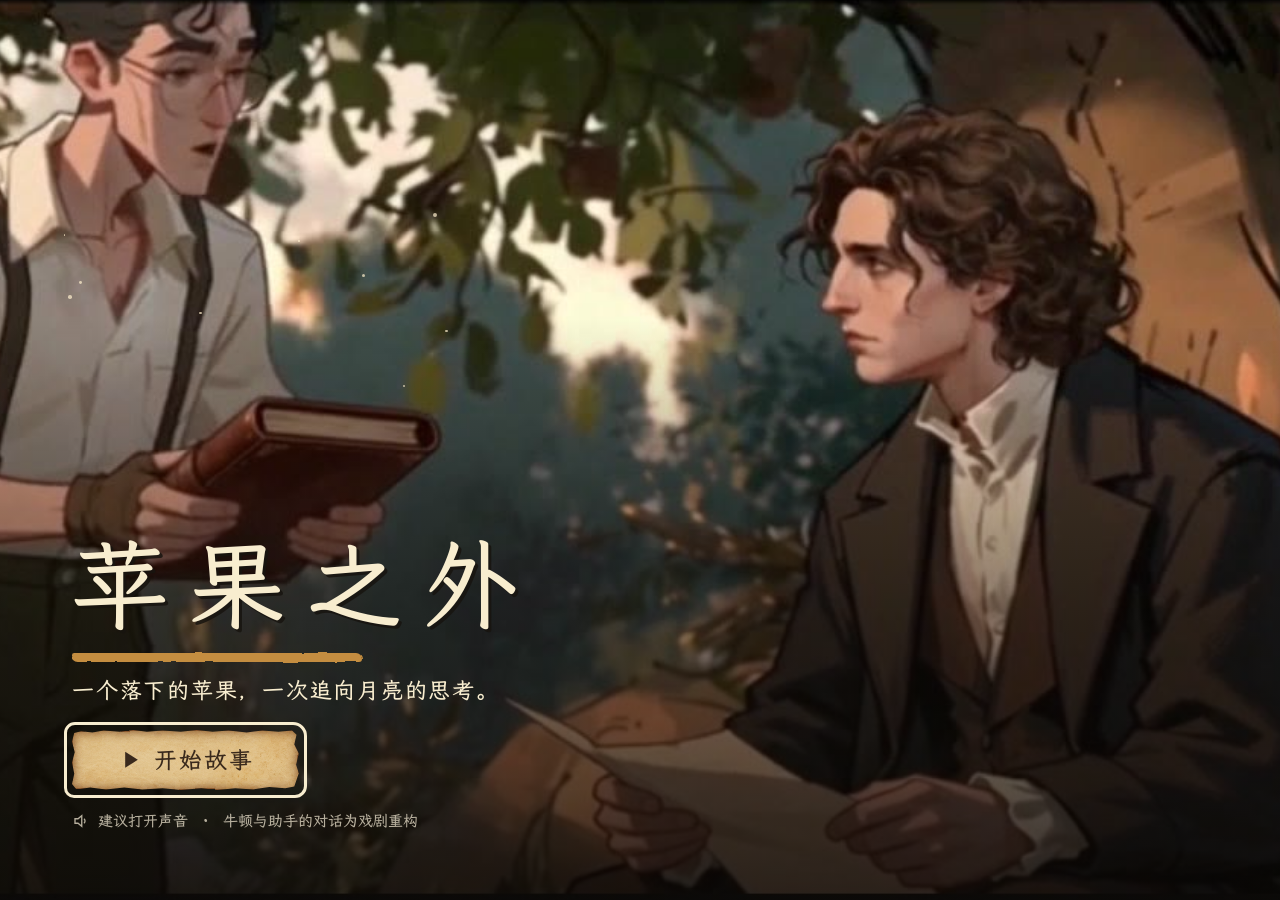
==== commit a3505385: "feat: sync community, achievement cards and fullscreen film updates" ====
--- a/experiences/apple-beyond/index.html
+++ b/experiences/apple-beyond/index.html
@@ -20,6 +20,7 @@
 <script defer src="scripts/audio.js"></script>
 <script defer src="scripts/app.js"></script>
 <link rel="stylesheet" href="styles/parchment.css">
+<link rel="stylesheet" href="styles/fullscreen.css">
 </head>
 <body class="film-body">
 <noscript><p class="noscript">这部互动电影需要浏览器开启 JavaScript。</p></noscript>
@@ -192,6 +193,10 @@
 
     <!-- 播放器工具：右上角，闲置 2.5 秒后淡出 -->
     <div class="chrome" id="chrome">
+      <button type="button" class="chrome-btn chrome-ff" id="btn-ff" aria-label="快进：当前 1 倍速" aria-pressed="false" hidden>
+        <svg viewBox="0 0 24 24" aria-hidden="true"><path d="M3.5 6 L11.5 12 L3.5 18 Z"/><path d="M12 6 L20 12 L12 18 Z"/></svg>
+        <b class="ff-rate">1×</b>
+      </button>
       <button type="button" class="chrome-btn" id="btn-menu" aria-expanded="false" aria-controls="menu" aria-label="暂停与菜单">
         <svg viewBox="0 0 24 24" aria-hidden="true"><rect x="7" y="5" width="3.4" height="14" rx="1.2"/><rect x="13.6" y="5" width="3.4" height="14" rx="1.2"/></svg>
       </button>
--- a/experiences/apple-beyond/styles/player.css
+++ b/experiences/apple-beyond/styles/player.css
@@ -296,3 +296,13 @@
   .toast { bottom: auto; top: 8px; }
   .pips { gap: 8px; }
 }
+
+/* 快进按钮：与暂停按钮并排，只在影片播放时出现 */
+.chrome { display: flex; align-items: center; gap: max(10px, calc(12 * var(--u))); }
+.chrome-ff[hidden] { display: none; }
+.chrome-ff { width: auto; min-width: max(44px, calc(46 * var(--u))); padding: 0 max(12px, calc(14 * var(--u))); border-radius: 999px; grid-auto-flow: column; gap: 6px; }
+.chrome-ff::before { border-radius: 999px; }
+.chrome-ff svg { width: max(18px, calc(20 * var(--u))); height: auto; }
+.chrome-ff .ff-rate { font: 600 max(14px, calc(16 * var(--u))) / 1 var(--f-body); }
+.chrome .chrome-ff { --paper-cut: inset(0 round 999px); }
+.chrome .chrome-ff.is-fast { --paper-tint: rgba(176, 116, 39, .42); }
--- a/experiences/apple-beyond/styles/fullscreen.css
+++ b/experiences/apple-beyond/styles/fullscreen.css
@@ -0,0 +1,52 @@
+/* 全屏播放：影片里的上下黑边（下黑边是烘焙字幕）一律裁掉。
+   影片按 1280×720 制作，有效画面只占 y=64…656（1280×592）。
+   舞台里的画面、叠层、热点都按 1280×720 坐标绘制，所以整块“影片框”一起放大、居中，
+   只把有效画面留在可视区域里；文字与按钮（.ui）则按屏幕摆放，不随画面裁切。 */
+
+.stage > :not(.stage-msg) {
+  position: absolute;
+  left: calc((100% - var(--fw)) / 2);
+  top: calc((100% - var(--fh)) / 2);
+  right: auto;
+  bottom: auto;
+  width: var(--fw);
+  height: var(--fh);
+}
+.stage > .still,
+.stage > .clip,
+.stage > .freeze { object-fit: cover; }
+.stage { --fh: calc(var(--fw) * 720 / 1280); --u: calc(var(--fw) / 1280); }
+
+/* 宽屏：画面铺满整个窗口，没有任何黑边 */
+@media (min-width: 761px) and (orientation: landscape) {
+  html, body.film-body { height: 100%; overflow: hidden; }
+  .film { display: block; min-height: 0; height: 100dvh; padding: 0; }
+  .film .scene {
+    display: block;
+    width: 100vw;
+    height: 100dvh;
+    overflow: hidden;
+    background: #000;
+  }
+  .scene > .stage {
+    position: absolute;
+    inset: 0;
+    width: auto;
+    max-width: none;
+    aspect-ratio: auto;
+    /* 让 592 高的有效画面盖满窗口：取宽、高两个方向里更大的那个缩放 */
+    --fw: max(100vw, 100dvh * 1280 / 592);
+  }
+  .scene > .ui {
+    position: absolute;
+    inset: 0;
+    --u: min(calc(100vw / 1280), calc(100dvh / 592));
+  }
+}
+
+/* 竖屏与窄屏：保留“影片在上、交互在下”，但影片只显示有效画面，去掉上下黑边和字幕 */
+@media not ((min-width: 761px) and (orientation: landscape)) {
+  .film { padding-inline: 0; padding-top: 0; }
+  .film .scene { width: 100%; }
+  .scene > .stage { aspect-ratio: 1280 / 592; --fw: 100cqw; }
+}
